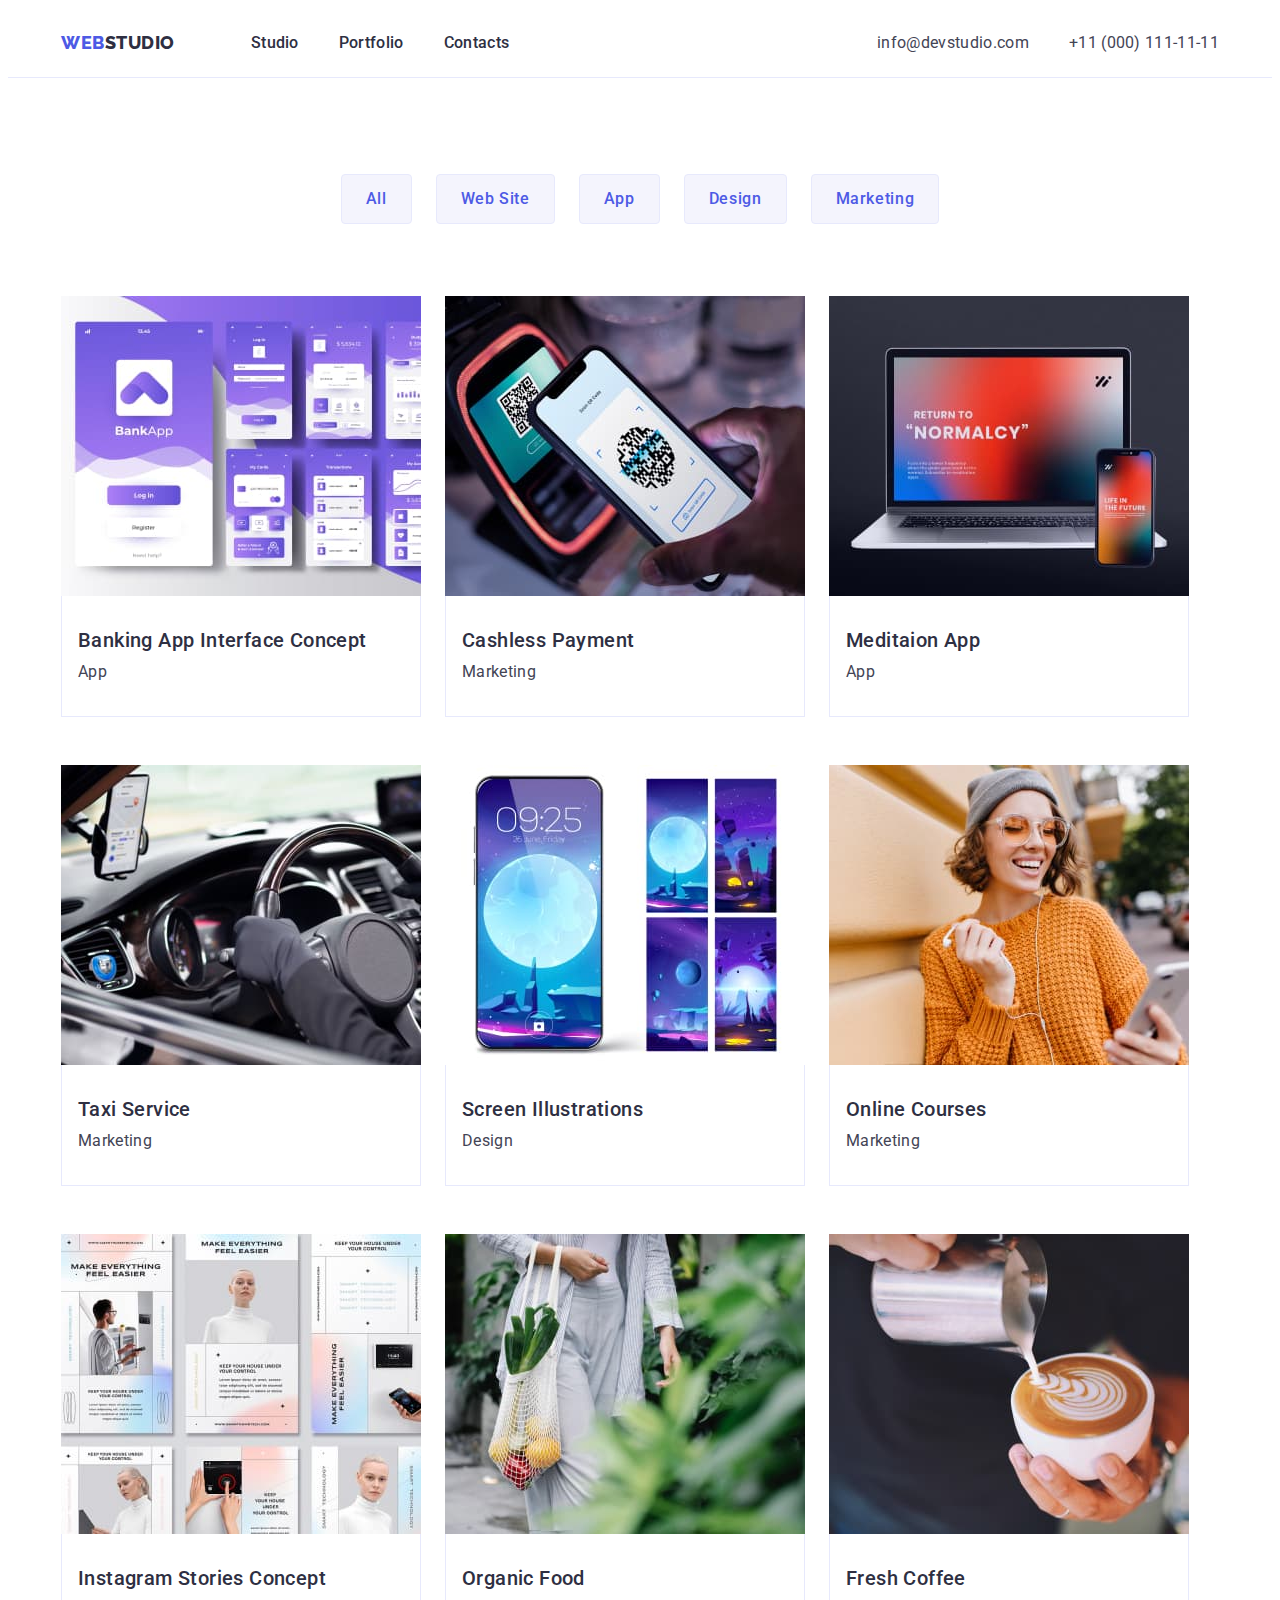
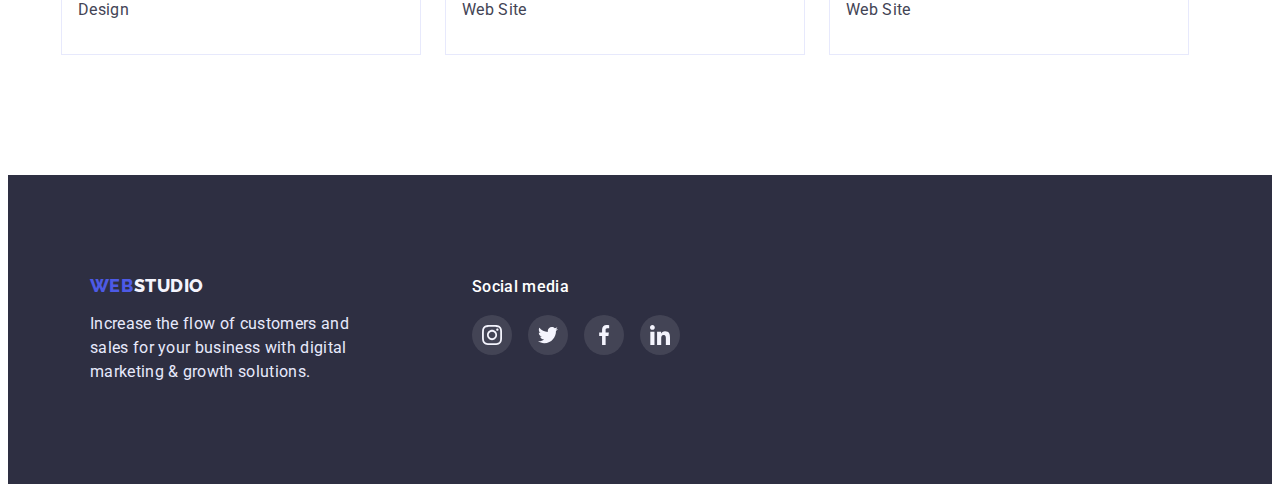
==== portfolio.html @ a7ebccf9 "start-hw-5" ====
<!DOCTYPE html>
<html lang="en">
<head>
    <meta charset="UTF-8">
    <meta http-equiv="X-UA-Compatible" content="IE=edge">
    <meta name="viewport" content="width=device-width, initial-scale=1.0">
    <title>WebStudio</title>
    <link rel="preconnect" href="https://fonts.googleapis.com">
    <link rel="preconnect" href="https://fonts.gstatic.com" crossorigin>
    <link href="https://fonts.googleapis.com/css2?family=Montserrat:wght@400;700&family=Raleway:wght@800&family=Roboto:wght@400;500;700;900&display=swap" rel="stylesheet">
    <link rel="stylesheet" href="https://cdnjs.cloudflare.com/ajax/libs/modern-normalize/1.1.0/modern-normalize.min.css" 
    integrity="sha512-wpPYUAdjBVSE4KJnH1VR1HeZfpl1ub8YT/NKx4PuQ5NmX2tKuGu6U/JRp5y+Y8XG2tV+wKQpNHVUX03MfMFn9Q==" 
    crossorigin="anonymous" 
    referrerpolicy="no-referrer" />
    <link rel="stylesheet" href="https://cdnjs.cloudflare.com/ajax/libs/modern-normalize/1.1.0/modern-normalize.min.css" 
    integrity="sha512-wpPYUAdjBVSE4KJnH1VR1HeZfpl1ub8YT/NKx4PuQ5NmX2tKuGu6U/JRp5y+Y8XG2tV+wKQpNHVUX03MfMFn9Q==" 
    crossorigin="anonymous" 
    referrerpolicy="no-referrer" />
    <link rel="stylesheet" href="./css/styles.css">
</head>
<body>
    <header class="header">
        <div class="container container-header" >
           <nav class="header-navigation">
           <a href="./index.html" class="header-logo link"><span class="logo-web">Web</span>Studio</a>
           <ul class="header-list list">
               <li class="header-item"><a href="./index.html" class="header-link link">Studio</a></li>
               <li class="header-item"><a href="./portfolio.html" class="header-link link">Portfolio</a></li>
               <li class="header-item"><a href="" class="header-link link">Contacts</a></li>
           </ul>
           </nav>
           <address class="address">
           <ul class="address-list list">
               <li><a href="mailto:info@devstudio.com" class="address-mail link link">info@devstudio.com</a></li>
               <li><a href="tel:+110001111111" class="address-tel link">+11 (000) 111-11-11</a></li>
           </ul>
           </address>
        </div> 
       </header>
    <main class="main">
        <section class="main-section">
        <div class="container container-btn">
            <h1 hidden>Portfolio</h1>    
            <ul class="buttons-list list">
                <li class="buttons-item"><button type="button" class="buttons-btn">All</button></li>
                <li class="buttons-item"><button type="button" class="buttons-btn">Web Site</button></li>
                <li class="buttons-item"><button type="button" class="buttons-btn">App</button></li>
                <li class="buttons-item"><button type="button" class="buttons-btn">Design</button></li>
                <li class="buttons-item"><button type="button" class="buttons-btn">Marketing</button></li>
            </ul>  
        </div>

        <div class="container">
            <ul class="main-list list">
                <li class="main-item" >
                    <a href="" class="main-item-link link">
                    <img src="./images/portfolio1.jpg" width="360" alt="Banking App Interface Concept" />
                   <div class="main-container-text">
                        <h2 class="main-title">Banking App Interface Concept</h2>
                        <p class="main-text">App</p>
                   </div>
                    </a>
                </li>
                <li class="main-item">
                    <a href="" class="main-item-link link">
                    <img src="./images/portfolio2.jpg" width="360" alt="Cashless Payment" />
                    <div class="main-container-text">
                        <h2 class="main-title">Cashless Payment</h2>
                        <p class="main-text">Marketing</p>
                    </div>
                    </a>
                </li>
                <li class="main-item" >
                    <a href="" class="main-item-link link">
                    <img src="./images/portfolio3.jpg" width="360" alt="Meditaion App" />
                   <div class="main-container-text">
                        <h2 class="main-title">Meditaion App</h2>
                        <p class="main-text">App</p>
                   </div>
                    </a>
                </li>
                <li class="main-item">
                    <a href="" class="main-item-link link">
                    <img src="./images/portfolio4.jpg" width="360" alt="Taxi Service" />
                    <div class="main-container-text">
                        <h2 class="main-title">Taxi Service</h2>
                        <p class="main-text">Marketing</p>
                    </div>
                    </a>
                </li>
                <li class="main-item">
                    <a href="" class="main-item-link link">
                    <img src="./images/portfolio5.jpg" width="360" alt="Screen Illustrations" />
                    <div class="main-container-text">
                        <h2 class="main-title">Screen Illustrations</h2>
                        <p class="main-text">Design</p>
                    </div>
                    </a>
                </li>
                <li class="main-item">
                    <a href=""class="main-item-link link">
                    <img src="./images/portfolio6.jpg" width="360" alt="Online Courses" />
                    <div class="main-container-text">
                        <h2 class="main-title">Online Courses</h2>
                        <p class="main-text">Marketing</p>
                    </div>
                    </a>
                </li>
                <li class="main-item">
                    <a href="" class="main-item-link link">
                    <img src="./images/portfolio7.jpg" width="360" alt="Instagram Stories Concept" />
                    <div class="main-container-text">
                        <h2 class="main-title">Instagram Stories Concept</h2>
                        <p class="main-text">Design</p>
                    </div>
                    </a>
                </li>
                <li class="main-item">
                    <a href="" class="main-item-link link">
                    <img src="./images/portfolio8.jpg" width="360" alt="Organic Food" />
                    <div class="main-container-text">
                        <h2 class="main-title">Organic Food</h2>
                        <p class="main-text">Web Site</p>
                    </div>
                    </a>
                </li>
                <li class="main-item">
                    <a href="" class="main-item-link link">
                    <img src="./images/portfolio9.jpg" width="360" alt="Fresh Coffee" />
                    <div class="main-container-text">
                        <h2 class="main-title">Fresh Coffee</h2>
                        <p class="main-text">Web Site</p>
                    </div>
                    </a>
                </li>
               
            </ul>
        </div>
        </section>
    </main>
    <footer class="footer">
        <div class="container container-footer-general">
            <div class="container container-footer">
                <a href="./index.html" class="footer-logo link"><span class="footer-logo-web">Web</span>Studio</a>
                <p class="footer-text">Increase the flow of customers and sales for your business with digital marketing & growth solutions.</p>
            </div>
            <div class="container container-footer-soc">
                <h6 class="footer-soc-title">Social media</h6>
                <ul class="footer-soc-list list">
                    <li class="footer-soc-item">
                        <a href="" class="footer-soc-link link">
                            <svg class="section4-soc-icon" width="20" height="20">
                                <use href="./images/icons.svg#icon-instagram">
                                </use>
                            </svg> 
                        </a>
                    </li>
                    <li class="footer-soc-item">
                        <a href="" class="footer-soc-link link">
                            <svg class="section4-soc-icon" width="20" height="20">
                                <use href="./images/icons.svg#icon-twitter">
                                </use>
                            </svg> 
                        </a>
                    </li>
                    <li class="footer-soc-item">
                        <a href="" class="footer-soc-link link">
                            <svg class="section4-soc-icon" width="20" height="20">
                                <use href="./images/icons.svg#icon-facebook">
                                </use>
                            </svg> 
                        </a>
                    </li>
                    <li class="footer-soc-item">
                        <a href="" class="footer-soc-link link">
                            <svg class="section4-soc-icon" width="20" height="20">
                                <use href="./images/icons.svg#icon-linkedin">
                                </use>
                            </svg> 
                        </a>
                    </li>
    
                </ul>
            </div>
        </div>
        </footer>
</body>
</html>
---- css/styles.css ----
:root{
    --main-title-color:#2E2F42;
    --main-text-color:#434455;
    --portfolio-btn:#4D5AE5;
}
body {
font-family: 'roboto', sans-serif;
color: #434455;
background-color: #FFFFFF;
}
h1,
h2,
h3,
h4,
h5,
h6,
p
{
    margin: 0;
}
ul{
    margin: 0;
    padding-left: 0;
}
.button {
    cursor: pointer;
}
.visually-hidden {
    position: absolute;
    width: 1px;
    height: 1px;
    margin: -1px;
    border: 0;
    padding: 0;
    
    white-space: nowrap;
    clip-path: inset(100%);
    clip: rect(0 0 0 0);
    overflow: hidden;
}
  
.header{
background: #FFFFFF;
border-bottom: 1px solid #E7E9FC;;
}
.header-navigation {
    display: flex;
    align-items: center;
    margin-right: auto;
}
.header-logo {
    display: flex;
    margin-right: 76px;
    font-family: 'Raleway';
    font-style: normal;
    font-weight: 800;
    font-size: 18px;
    line-height: 1,33;
    display: flex;
    align-items: center;
    letter-spacing: 0.03em;
    text-transform: uppercase;
    color: #2E2F42;

    padding-top: 24px;
    padding-bottom: 24px;
}
.header-logo:hover,
.header-logo:focus {
    color: #2E2F42;
}
.logo-web{
    color: #4D5AE5;
    
}

.list {
    list-style: none;
}
.link{
    text-decoration: none;
}
.header-list{
    display: flex;
}
.header-item {
color: #2E2F42;
}
.header-item:not(:last-child){
    margin-right: 40px;
}
.header-link { 
font-family: 'Roboto';
font-style: normal;
font-weight: 500;
font-size: 16px;
line-height: 1.5;
/* identical to box height, or 150% */

letter-spacing: 0.02em;
color: #2E2F42;

padding-top: 24px;
padding-bottom: 24px;
}
.header-link:hover,
.header-link:focus
{
    color: #404BBF;
}

.address {
font-size: 16px;
line-height: 1.5;
letter-spacing: 0.02em;
color: #434455;
}
.address-list {

    display: flex;
}
.address-mail {
    margin-right: 40px;
font-family: 'Roboto';
font-style: normal;
font-weight: 400;
font-size: 16px;
line-height: 24px;

letter-spacing: 0.02em;
color: #434455;

padding-top: 24px;
padding-bottom: 24px;

}
.address-mail:hover,
.address-mail:focus{
    color: #404BBF;
}
.address-tel {
font-family: 'Roboto';
font-style: normal;
font-weight: 400;
font-size: 16px;
line-height: 24px;
/* identical to box height, or 150% */

letter-spacing: 0.02em;

/* SLATE */

color: #434455;
padding-top: 24px;
padding-bottom: 24px;
}
.address-tel:hover,
.address-tel:focus {
    color: #404BBF;
}
img{
    display: block;
}
.container-header{
    display: flex;
    align-items: center;
}
.hero {
    width: 1440px;
    align-items: center;
    background: #2E2F42;
    background-image:linear-gradient(
        rgba(46, 47, 66, 0.7),
        rgba(46, 47, 66, 0.7)),
         url(../images/hero-bg.jpg);
    background-repeat: no-repeat;
    background-position: center;
    background-size:1440px;
    padding-top: 188px;
    padding-bottom: 188px;
    margin: 0 auto;
}
.container-hero{
   width: 1440px; 
}
.hero-title {
margin: 0 auto;
margin-bottom: 48px;
width: 496px;
left: 473px;
top: 260px;

font-family: 'Roboto';
font-style: normal;
font-weight: 700;
font-size: 56px;
line-height: 1.07;

text-align: center;
letter-spacing: 0.02em;

color: #FFFFFF;
}

.hero-btn {
    margin: 0 auto;
    font-family: 'Roboto';
    font-style: normal;
    font-weight: 500;
    font-size: 16px;
    line-height: 1.5;
    display: flex;
    align-items: center;
    letter-spacing: 0.04em;
    background: #4D5AE5;
    color: #FFFFFF;
    cursor: pointer;
    padding: 16px 32px;
    border: none;
    border-radius: 4px

    

}
.hero-btn:hover,
.hero-btn:focus {
    background: #404BBF;;
    color:#FFFFFF;
}
.container{
    width: 1158px;
    padding-left: 15px;
    padding-right: 15px;
    margin-right: auto;
    margin-left: auto;
   

}
.advantages {
    padding-top: 120px;
    padding-bottom: 120px;
}

.advantages-title {
    margin-bottom: 8px;

}
.advantages-list {
    display: flex;
    gap: 24px;
    width: calc((100% - 72px)/4);
}
.advantages-blok-icon{
    background: #F4F4FD;
    border-radius: 4px;
   padding: 24px 100px;
   margin-bottom:8px;
  
}
.advantages-icon{
    fill: #2E2F42;
   
    
    
}
    
.advantages-item {

}
.advantages-caption {
ffont-weight: 500;
font-size: 20px;
line-height: 1.2;
letter-spacing: 0.02em;
color: var(--main-title-color);
}


.advantages-text {
font-size: 16px;
line-height: 1.5;
letter-spacing: 0.02em;
color: var(--main-text-color);

width: 264px;
min-height: 72px;

}
.work {
 padding-top: 0;  
padding-bottom: 120px; 
}
.work-title {
font-weight: 700;
font-size: 36px;
line-height: 1.11;
text-align: center;
letter-spacing: 0.02em;
text-transform: capitalize;
color: var(--main-title-color);
margin-bottom: 72px;
}
.work-list {
    display: flex;
    gap: 24px;
    align-items: center;
    width: calc((100% - 48px) / 3);
   

}
.work-item {
}
.work-link {
}
.command {
background: #F4F4FD;
padding-top: 120px;
padding-bottom: 120px;
}
.command-title {
font-weight: 700;
font-size: 36px;
line-height: 1.11;
text-align: center;
letter-spacing: 0.02em;
text-transform: capitalize;
margin-bottom: 72px;

color: var(--main-title-color);
}
.command-list {
    display: flex;
    gap: 24px;
    align-items: center;
    background-color: #FFFFFF;
    width: calc((100% - 72px)/4);
    
}
.command-item {
    background-color: #FFFFFF;
    box-shadow: 0 2px 1px 0 rgba(46, 47, 66, 0.08), 
                0 1px 1px 0 rgba(46, 47, 66, 0.16), 
                0 1px 6px 0 rgba(46, 47, 66, 0.08);
    border-radius: 0px 0px 4px 4px;
}
.command-caption {
font-weight: 500;
font-size: 20px;
line-height: 1.2;
text-align: center;
letter-spacing: 0.02em;
color: #2E2F42;
margin-bottom: 8px;

}
.command-text {
font-size: 16px;
line-height: 1.5;
text-align: center;
letter-spacing: 0.02em;
margin-bottom: 8px;
color: var(--main-text-color);
}
.command-team {
background-color: #FFFFFF;
padding-top: 32px;
padding-bottom: 32px;

}
.command-soc-list {
    display: flex;
    justify-content: center;
    gap: 24px;
}
.command-soc-item {
    width: 40px;
    height: 40px;
}
.command-soc-link {
    width: 100%;
    height: 100%;
    background-color:#4D5AE5;
    display: flex;
    align-items: center;
    justify-content: center;
    border-radius: 50%;
}
.command-soc-link:is(:hover, :focus) {
background-color: #404BBF;;
 }

.command-soc-icon{
  fill: #F4F4FD;  
}
.customers {
    padding-top: 130px;
    padding-bottom: 120px;
}
.customers-title {
    font-weight: 700;
    font-size: 36px;
    line-height: 1.11;
    text-align: center;
    letter-spacing: 0.02em;
    text-transform: capitalize;
    margin-bottom: 72px;
    color: #2E2F42
}
.customers-list {
    display: flex;
    gap: 24px;
}

.customers-item {
    width: calc((100% - 120px)/6);
    height: 88px;
}
.customers-link {
    width: 100%;
    height: 100%;
    border: 1px solid #8E8F99;
    display: flex;
    align-items: center;
    justify-content: center;
    border-radius: 4px;
}
.logo-icon{
    fill: #8E8F99;
}
.customers-link:is(:hover, :focus) {
    border-color: #404BBF;
     }
.customers-link:is(:hover, :focus) .logo-icon {
    fill: #404BBF;
     }

.footer {
    padding-top: 100px;
    padding-bottom: 100px;
   
background: #2E2F42;
}
.container-footer-general{
    display: flex;
    align-items: baseline;
    justify-content: center;
    
}
.container-footer{
    width: 28%;
}
.container-footer-soc {
   width: 62%;
}
.footer-soc-title {
    font-family: 'Roboto';
font-style: normal;
font-weight: 500;
font-size: 16px;
line-height: 1.5;
letter-spacing: 0.02em;
margin-bottom: 16px;

color: #FFFFFF;

}
.footer-soc-list {
    display: flex;
    gap: 16px;
}
.footer-soc-item {
    width: 40px;
    height: 40px;
}
.footer-soc-link {
    width: 100%;
    height: 100%;
    background: rgba(255, 255, 255, 0.1);
    display: flex;
    border-radius: 50%;
    align-items: center;
    justify-content: center;
    border-radius: 50%;
}
.footer-soc-link:is(:hover, :focus){
    background-color: #31D0AA;
}
.section4-soc-icon {
   fill: #F4F4FD;
   width: 24px, 24px; 
}

.footer-logo {
    font-family: 'Raleway';
font-style: normal;
font-weight: 800;
font-size: 18px;
line-height: 1.17;
display: flex;
align-items: center;
letter-spacing: 0.03em;
text-transform: uppercase;

color: #F4F4FD;
margin-bottom: 16px;
}
.footer-logo:hover,
.footer-logo:focus {
    
}
.footer-logo-web{
    color:#4D5AE5;
}
.footer-text {
font-weight: 400;
font-size: 16px;
line-height: 1.5;
letter-spacing: 0.02em;
color: #E7E9FC;
width: 264px;

}
.container-footer{
}
/*--------------------------------------------------------
------------------------Portfolio-------------------------
---------------------------------------------------------*/
.main {
}
.main-section {
padding-top: 96px;
}

.buttons {
   
     
}
.container-btn{
    
}
.buttons-list {
    display: flex;
    align-items: center;
    gap: 24px;    
    margin-bottom: 72px;
    justify-content: center;
    
} 

.list {
}
.buttons-item {
font-weight: 500;
font-size: 16px;
line-height: 1.5;
display: flex;
align-items: center;
text-align: center;
letter-spacing: 0.04em;

}
.buttons-btn {
padding: 12px 24px 12px 24px;
font-family: 'Roboto';
font-style: normal;
font-weight: 500;
font-size: 16px;
line-height: 1.5;
background: #F4F4FD;
/* identical to box height, or 150% */
display: flex;
align-items: center;
text-align: center;
letter-spacing: 0.04em;

background-color:#F4F4FD;
border: 1px solid #E7E9FC;
border-radius: 4px;


/* IRIS */

color: #4D5AE5;

    cursor: pointer;
    color: var(--portfolio-btn);
}
.buttons-btn:hover,
.buttons-btn:focus{
    background: #4D5AE5;
    color:#FFFFFF;
    box-shadow: 0px 3px 1px rgba(0, 0, 0, 0.1), 
                0px 2px 1px rgba(0, 0, 0, 0.08), 
                0px 2px 2px rgba(0, 0, 0, 0.12);
    border:1px solid #4D5AE5;
}

.main-list {
    padding-bottom: 120px;
    display: flex;
    flex-wrap: wrap;
    column-gap: 24px;
    row-gap: 48px;
}
.main-item {

}

.main-item:is(:hover, :focus), .main-item-link{
    box-shadow: 0px 1px 6px rgba(46, 47, 66, 0.08), 
                0px 1px 1px rgba(46, 47, 66, 0.16), 
                0px 2px 1px rgba(46, 47, 66, 0.08);   
}

.main-title {
font-family: 'Roboto';
font-weight: 500;
font-size: 20px;
line-height: 1.2;
letter-spacing: 0.02em;
margin-bottom: 8px;



color: var(--main-title-color);

}
.main-text {
    font-size: 16px;
line-height: 1.5;

letter-spacing: 0.02em;

color: var(--main-text-color);
}
.main-container-text{
    border: 1px solid #E7E9FC;
    border-top:none;
    padding: 32px 16px;

}
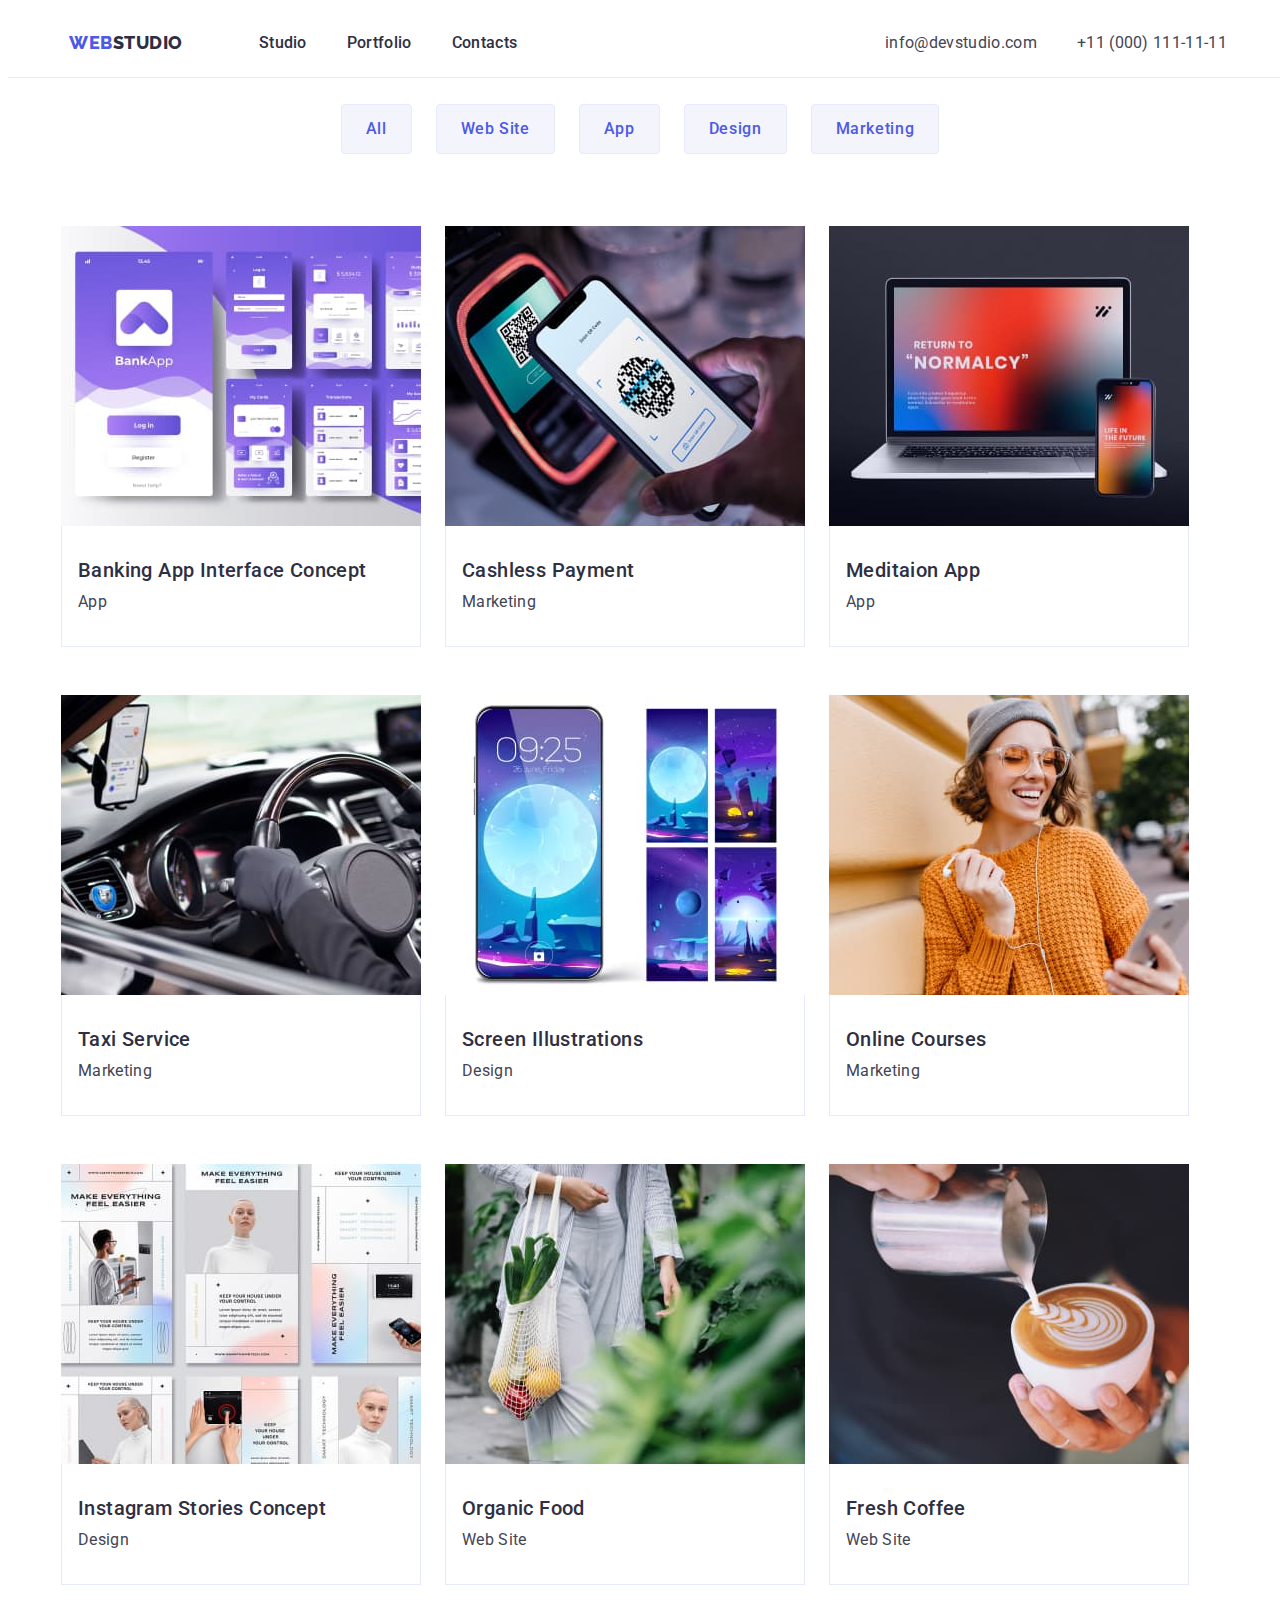
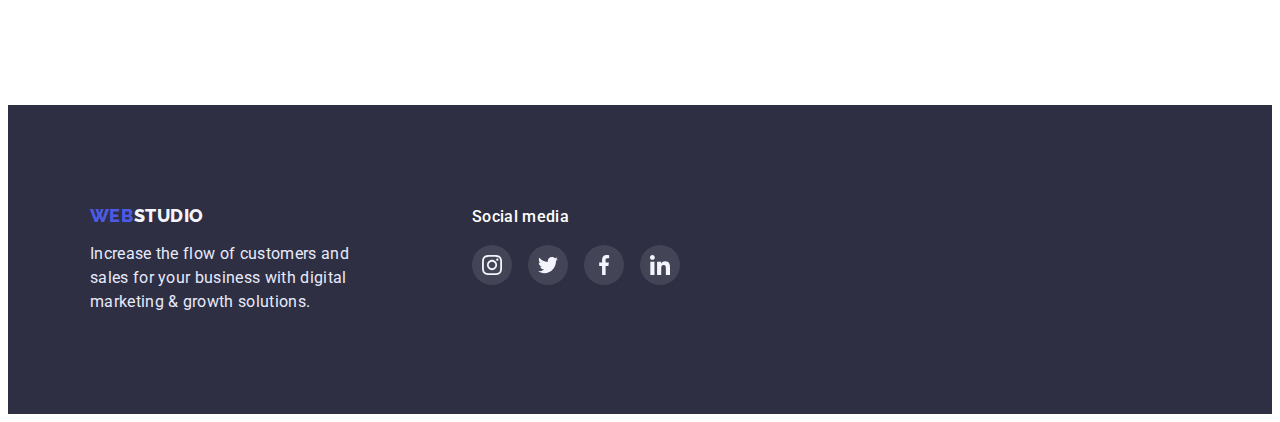
==== commit 2c237147: "update" ====
--- a/portfolio.html
+++ b/portfolio.html
@@ -54,17 +54,33 @@
             <ul class="main-list list">
                 <li class="main-item" >
                     <a href="" class="main-item-link link">
-                    <img src="./images/portfolio1.jpg" width="360" alt="Banking App Interface Concept" />
-                   <div class="main-container-text">
+                    <div class="portfolio-top-wrap">
+                    <img src="./images/portfolio1.jpg"
+                     width="360" 
+                     alt="Banking App Interface Concept" />
+                     <p class="portfolio-top-text">14 Stylish and User-Friendly App Design Concepts ·
+                        Task Manager App · Calorie Tracker App · Exotic Fruit Ecommerce App · Cloud 
+                        Storage App 
+                    </p>
+                    </div>
+                    <div class="main-container-text">
                         <h2 class="main-title">Banking App Interface Concept</h2>
                         <p class="main-text">App</p>
-                   </div>
-                    </a>
-                </li>
-                <li class="main-item">
-                    <a href="" class="main-item-link link">
-                    <img src="./images/portfolio2.jpg" width="360" alt="Cashless Payment" />
-                    <div class="main-container-text">
+                    </div>
+                    </a>
+                </li>
+                <li class="main-item">
+                    <a href="" class="main-item-link link">
+                    <div class="portfolio-top-wrap">
+                        <img src="./images/portfolio2.jpg" 
+                        width="360" 
+                        alt="Cashless Payment" />
+                        <p class="portfolio-top-text">14 Stylish and User-Friendly App Design Concepts ·
+                            Task Manager App · Calorie Tracker App · Exotic Fruit Ecommerce App · Cloud 
+                            Storage App 
+                        </p>
+                    </div>
+                        <div class="main-container-text">
                         <h2 class="main-title">Cashless Payment</h2>
                         <p class="main-text">Marketing</p>
                     </div>
@@ -72,8 +88,16 @@
                 </li>
                 <li class="main-item" >
                     <a href="" class="main-item-link link">
-                    <img src="./images/portfolio3.jpg" width="360" alt="Meditaion App" />
-                   <div class="main-container-text">
+                        <div class="portfolio-top-wrap">
+                            <img src="./images/portfolio3.jpg" 
+                            width="360" 
+                            alt="Meditaion App" />
+                            <p class="portfolio-top-text">14 Stylish and User-Friendly App Design Concepts ·
+                                Task Manager App · Calorie Tracker App · Exotic Fruit Ecommerce App · Cloud 
+                                Storage App 
+                            </p>
+                        </div>
+                        <div class="main-container-text">
                         <h2 class="main-title">Meditaion App</h2>
                         <p class="main-text">App</p>
                    </div>
@@ -81,8 +105,16 @@
                 </li>
                 <li class="main-item">
                     <a href="" class="main-item-link link">
-                    <img src="./images/portfolio4.jpg" width="360" alt="Taxi Service" />
-                    <div class="main-container-text">
+                        <div class="portfolio-top-wrap">
+                            <img src="./images/portfolio4.jpg" 
+                            width="360" 
+                            alt="Taxi Service" />
+                            <p class="portfolio-top-text">14 Stylish and User-Friendly App Design Concepts ·
+                                Task Manager App · Calorie Tracker App · Exotic Fruit Ecommerce App · Cloud 
+                                Storage App 
+                            </p>
+                        </div>
+                            <div class="main-container-text">
                         <h2 class="main-title">Taxi Service</h2>
                         <p class="main-text">Marketing</p>
                     </div>
@@ -90,7 +122,15 @@
                 </li>
                 <li class="main-item">
                     <a href="" class="main-item-link link">
-                    <img src="./images/portfolio5.jpg" width="360" alt="Screen Illustrations" />
+                        <div class="portfolio-top-wrap">
+                            <img src="./images/portfolio5.jpg" 
+                            width="360" 
+                            alt="Screen Illustrations" />
+                            <p class="portfolio-top-text">14 Stylish and User-Friendly App Design Concepts ·
+                                Task Manager App · Calorie Tracker App · Exotic Fruit Ecommerce App · Cloud 
+                                Storage App 
+                            </p>
+                        </div>    
                     <div class="main-container-text">
                         <h2 class="main-title">Screen Illustrations</h2>
                         <p class="main-text">Design</p>
@@ -99,7 +139,15 @@
                 </li>
                 <li class="main-item">
                     <a href=""class="main-item-link link">
-                    <img src="./images/portfolio6.jpg" width="360" alt="Online Courses" />
+                        <div class="portfolio-top-wrap">
+                            <img src="./images/portfolio6.jpg" 
+                            width="360" 
+                            alt="Online Courses" />
+                            <p class="portfolio-top-text">14 Stylish and User-Friendly App Design Concepts ·
+                                Task Manager App · Calorie Tracker App · Exotic Fruit Ecommerce App · Cloud 
+                                Storage App 
+                            </p>
+                        </div>
                     <div class="main-container-text">
                         <h2 class="main-title">Online Courses</h2>
                         <p class="main-text">Marketing</p>
@@ -108,7 +156,15 @@
                 </li>
                 <li class="main-item">
                     <a href="" class="main-item-link link">
-                    <img src="./images/portfolio7.jpg" width="360" alt="Instagram Stories Concept" />
+                        <div class="portfolio-top-wrap">
+                            <img src="./images/portfolio7.jpg" 
+                            width="360" 
+                            alt="Instagram Stories Concept" />
+                            <p class="portfolio-top-text">14 Stylish and User-Friendly App Design Concepts ·
+                                Task Manager App · Calorie Tracker App · Exotic Fruit Ecommerce App · Cloud 
+                                Storage App 
+                            </p>
+                        </div>
                     <div class="main-container-text">
                         <h2 class="main-title">Instagram Stories Concept</h2>
                         <p class="main-text">Design</p>
@@ -117,7 +173,15 @@
                 </li>
                 <li class="main-item">
                     <a href="" class="main-item-link link">
-                    <img src="./images/portfolio8.jpg" width="360" alt="Organic Food" />
+                        <div class="portfolio-top-wrap">
+                            <img src="./images/portfolio8.jpg" 
+                            width="360" 
+                            alt="Organic Food" />
+                            <p class="portfolio-top-text">14 Stylish and User-Friendly App Design Concepts ·
+                                Task Manager App · Calorie Tracker App · Exotic Fruit Ecommerce App · Cloud 
+                                Storage App 
+                            </p>
+                        </div>
                     <div class="main-container-text">
                         <h2 class="main-title">Organic Food</h2>
                         <p class="main-text">Web Site</p>
@@ -126,7 +190,15 @@
                 </li>
                 <li class="main-item">
                     <a href="" class="main-item-link link">
-                    <img src="./images/portfolio9.jpg" width="360" alt="Fresh Coffee" />
+                        <div class="portfolio-top-wrap">
+                            <img src="./images/portfolio9.jpg" 
+                            width="360" 
+                            alt="Fresh Coffee" />
+                            <p class="portfolio-top-text">14 Stylish and User-Friendly App Design Concepts ·
+                                Task Manager App · Calorie Tracker App · Exotic Fruit Ecommerce App · Cloud 
+                                Storage App 
+                            </p>
+                        </div>
                     <div class="main-container-text">
                         <h2 class="main-title">Fresh Coffee</h2>
                         <p class="main-text">Web Site</p>
--- a/css/styles.css
+++ b/css/styles.css
@@ -40,8 +40,10 @@
 }
   
 .header{
-background: #FFFFFF;
-border-bottom: 1px solid #E7E9FC;;
+    position: absolute;
+    width: 100%;
+    background: #FFFFFF;
+    border-bottom: 1px solid #E7E9FC;;
 }
 .header-navigation {
     display: flex;
@@ -61,6 +63,7 @@
     letter-spacing: 0.03em;
     text-transform: uppercase;
     color: #2E2F42;
+    transition:  color 250ms linear; 
 
     padding-top: 24px;
     padding-bottom: 24px;
@@ -68,9 +71,11 @@
 .header-logo:hover,
 .header-logo:focus {
     color: #2E2F42;
+    transition: color 250ms linear; 
 }
 .logo-web{
     color: #4D5AE5;
+    transition:  color 250ms linear; 
     
 }
 
@@ -102,11 +107,27 @@
 
 padding-top: 24px;
 padding-bottom: 24px;
+transition: color 250ms linear; 
 }
 .header-link:hover,
 .header-link:focus
 {
     color: #404BBF;
+    transition: color 250ms;
+}
+.current{
+    color: rgba(64, 75, 191, 1);
+    position: relative;
+}
+.current::after{
+    content: '';
+    position: absolute;
+    left: 0;
+    bottom: -2px;
+    width: 100%;
+    height: 4px;
+    background: #404BBF;
+    border-radius: 2px;
 }
 
 .address {
@@ -132,11 +153,13 @@
 
 padding-top: 24px;
 padding-bottom: 24px;
+transition:  color 250ms linear; 
 
 }
 .address-mail:hover,
 .address-mail:focus{
     color: #404BBF;
+    transition: color 250ms linear; 
 }
 .address-tel {
 font-family: 'Roboto';
@@ -153,10 +176,12 @@
 color: #434455;
 padding-top: 24px;
 padding-bottom: 24px;
+transition:color 250ms linear; 
 }
 .address-tel:hover,
 .address-tel:focus {
     color: #404BBF;
+    transition: color 250ms linear; 
 }
 img{
     display: block;
@@ -217,15 +242,14 @@
     cursor: pointer;
     padding: 16px 32px;
     border: none;
-    border-radius: 4px
-
-    
-
-}
+    border-radius: 4px;
+    transition: background 250ms linear, color 250ms linear,border 250ms linear; 
+    }
 .hero-btn:hover,
 .hero-btn:focus {
     background: #404BBF;;
     color:#FFFFFF;
+    transition:background 250ms linear, color 250ms linear, border 250ms linear;
 }
 .container{
     width: 1158px;
@@ -384,13 +408,16 @@
     align-items: center;
     justify-content: center;
     border-radius: 50%;
+    transition: background-color 250ms linear, color 250ms linear,border 250ms linear; 
 }
 .command-soc-link:is(:hover, :focus) {
-background-color: #404BBF;;
+background-color: #404BBF;
+transition: background-color 250ms linear, color 250ms linear, border 250ms linear; 
  }
 
 .command-soc-icon{
-  fill: #F4F4FD;  
+  fill: #F4F4FD;
+  transition: fill 250ms linear;   
 }
 .customers {
     padding-top: 130px;
@@ -423,15 +450,19 @@
     align-items: center;
     justify-content: center;
     border-radius: 4px;
+    transition: color 250ms linear, border-color 250ms linear; 
 }
 .logo-icon{
     fill: #8E8F99;
+    transition: fill 250ms linear; 
 }
 .customers-link:is(:hover, :focus) {
     border-color: #404BBF;
+    transition: border-color 250ms linear; 
      }
 .customers-link:is(:hover, :focus) .logo-icon {
     fill: #404BBF;
+    transition: fill 250ms linear; 
      }
 
 .footer {
@@ -481,9 +512,11 @@
     align-items: center;
     justify-content: center;
     border-radius: 50%;
+    transition: background 250ms linear; 
 }
 .footer-soc-link:is(:hover, :focus){
     background-color: #31D0AA;
+    transition: background-color 250ms linear; 
 }
 .section4-soc-icon {
    fill: #F4F4FD;
@@ -506,7 +539,7 @@
 }
 .footer-logo:hover,
 .footer-logo:focus {
-    
+       
 }
 .footer-logo-web{
     color:#4D5AE5;
@@ -567,23 +600,17 @@
 font-size: 16px;
 line-height: 1.5;
 background: #F4F4FD;
-/* identical to box height, or 150% */
 display: flex;
 align-items: center;
 text-align: center;
 letter-spacing: 0.04em;
-
 background-color:#F4F4FD;
 border: 1px solid #E7E9FC;
 border-radius: 4px;
-
-
-/* IRIS */
-
 color: #4D5AE5;
-
-    cursor: pointer;
-    color: var(--portfolio-btn);
+cursor: pointer;
+color: var(--portfolio-btn);
+transition: background-color 250ms linear, color 250ms linear, border 250ms linear, box-shadow 250ms linear; 
 }
 .buttons-btn:hover,
 .buttons-btn:focus{
@@ -593,6 +620,7 @@
                 0px 2px 1px rgba(0, 0, 0, 0.08), 
                 0px 2px 2px rgba(0, 0, 0, 0.12);
     border:1px solid #4D5AE5;
+    transition: background-color 250ms linear, color 250ms linear, border 250ms linear, box-shadow 250ms linear; 
 }
 
 .main-list {
@@ -610,6 +638,11 @@
     box-shadow: 0px 1px 6px rgba(46, 47, 66, 0.08), 
                 0px 1px 1px rgba(46, 47, 66, 0.16), 
                 0px 2px 1px rgba(46, 47, 66, 0.08);   
+    transition: box-shadow 250ms linear; 
+    position: relative;
+}
+.main-item:hover .portfolio-top-text{
+    transform: translateY(0%);
 }
 
 .main-title {
@@ -619,11 +652,24 @@
 line-height: 1.2;
 letter-spacing: 0.02em;
 margin-bottom: 8px;
-
-
-
 color: var(--main-title-color);
-
+}
+.portfolio-top-wrap{
+   position: relative; 
+   overflow: hidden;
+}
+.portfolio-top-text{
+    position: absolute;
+    top: 0;
+    font-size: 16px;
+    line-height: 1.5;
+    color: #F4F4FD;
+    background-color: #4D5AE5;
+    padding: 40px 32px;
+    height: 100%;
+    transform: translateY(100%);
+    transition: transform 250ms linear;
+    overflow: auto;
 }
 .main-text {
     font-size: 16px;
@@ -638,4 +684,32 @@
     border-top:none;
     padding: 32px 16px;
 
+}
+
+/*---------------------------------------
+---------------------------------------------------
+---------------------------------------------------
+----------Modal--------------------------------
+---------------------------------------------------------
+------------------------------------------------------*/
+.backdrop {
+    position: fixed;
+    top: 0;
+    width: 100%;
+    height: 100%;
+    background: rgba(46, 47, 66, 0.4);
+}
+.modal {
+    position: absolute;
+    top: 50%;
+    left: 50%;
+    transform: translate(-50%, -50%);
+    width: 408px;
+    min-height: 576px;
+    background: #FCFCFC;
+    box-shadow: 0px 1px 1px rgba(0, 0, 0, 0.14), 0px 1px 3px rgba(0, 0, 0, 0.12), 0px 2px 1px rgba(0, 0, 0, 0.2);
+    border-radius: 4px;
+    padding: 20px;
+}
+.modal-close {
 }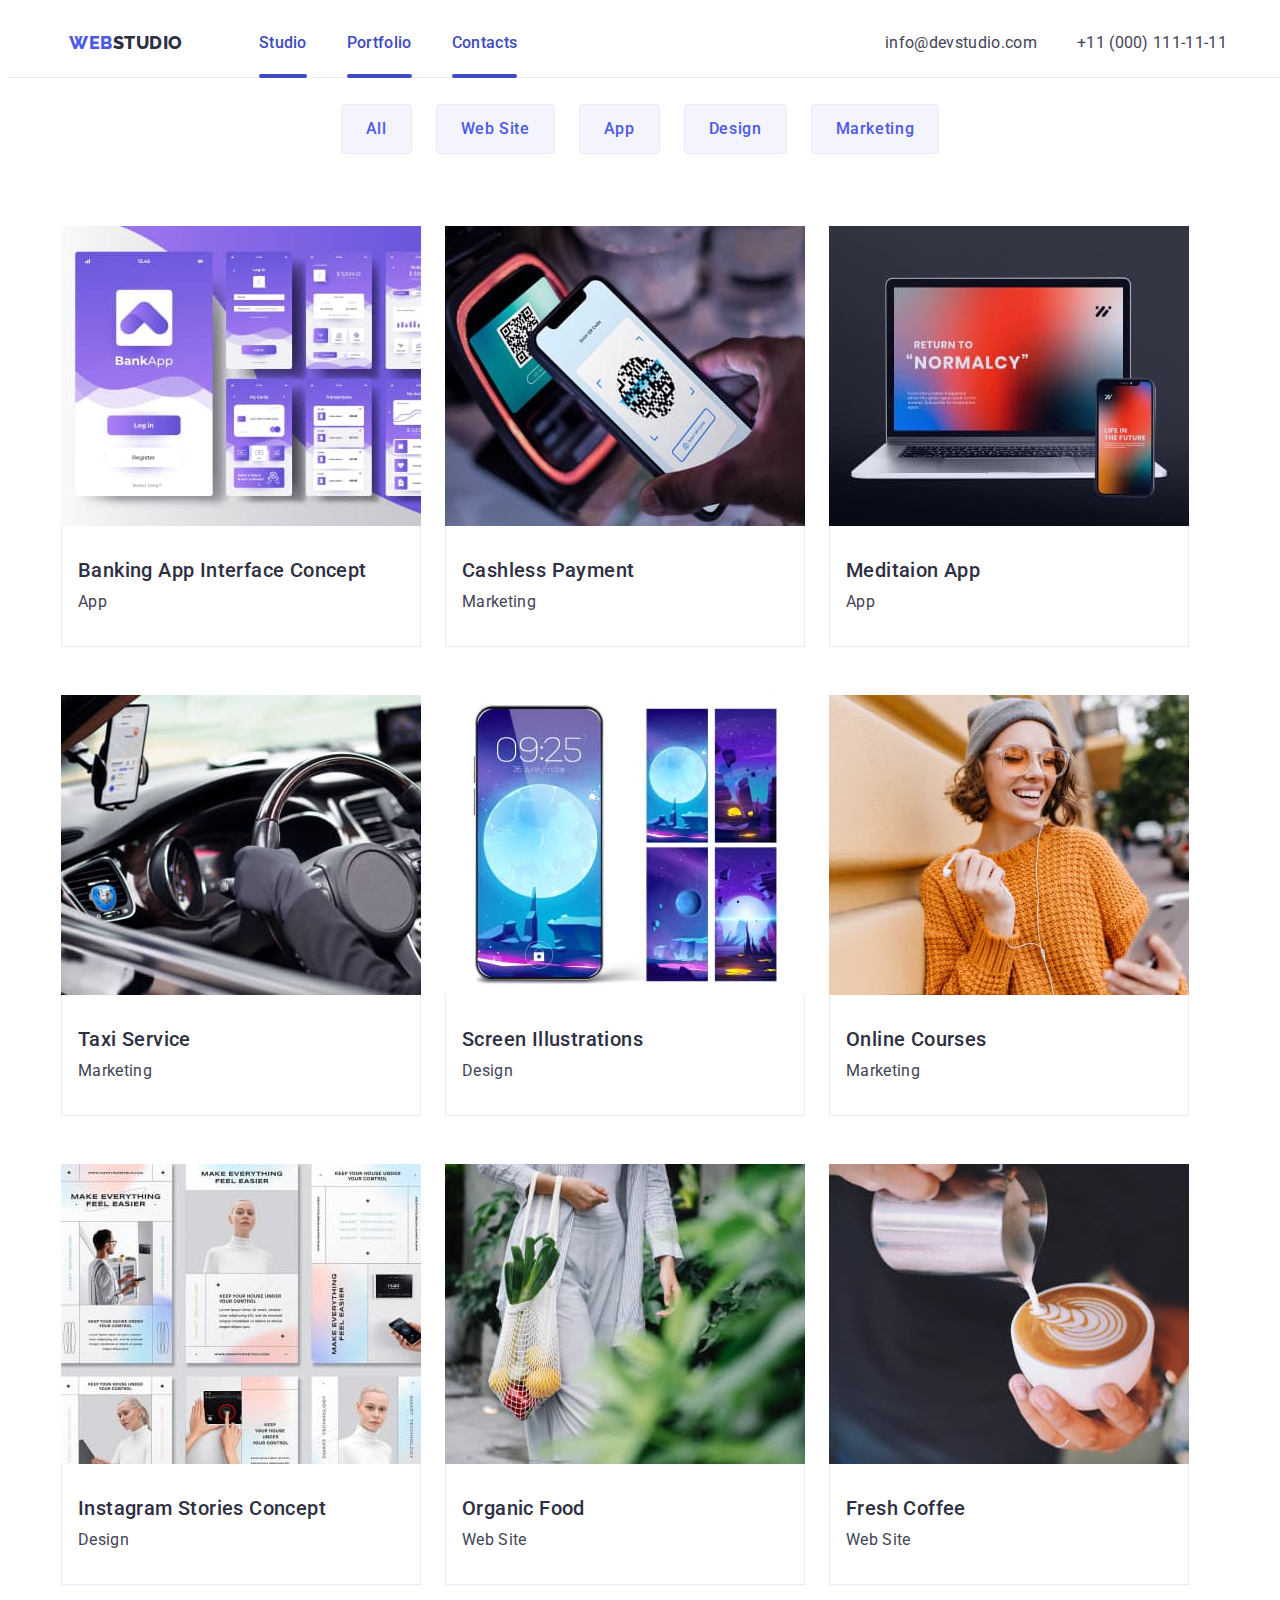
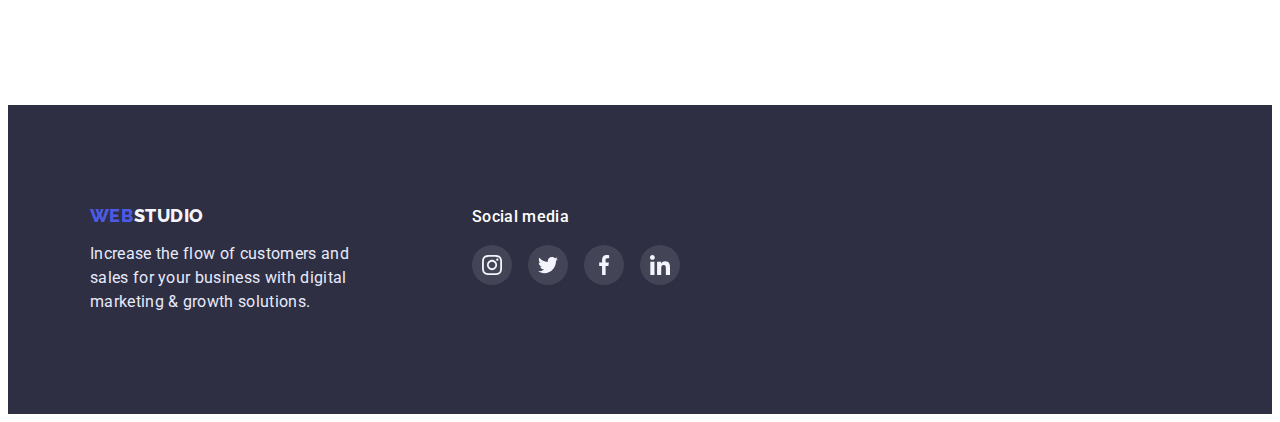
==== commit 32789e48: "update-hw-5" ====
--- a/portfolio.html
+++ b/portfolio.html
@@ -24,9 +24,9 @@
            <nav class="header-navigation">
            <a href="./index.html" class="header-logo link"><span class="logo-web">Web</span>Studio</a>
            <ul class="header-list list">
-               <li class="header-item"><a href="./index.html" class="header-link link">Studio</a></li>
-               <li class="header-item"><a href="./portfolio.html" class="header-link link">Portfolio</a></li>
-               <li class="header-item"><a href="" class="header-link link">Contacts</a></li>
+               <li class="header-item"><a href="./index.html" class="header-link link current">Studio</a></li>
+               <li class="header-item"><a href="./portfolio.html" class="header-link link current">Portfolio</a></li>
+               <li class="header-item"><a href="" class="header-link link current">Contacts</a></li>
            </ul>
            </nav>
            <address class="address">
--- a/css/styles.css
+++ b/css/styles.css
@@ -72,6 +72,7 @@
 .header-logo:focus {
     color: #2E2F42;
     transition: color 250ms linear; 
+    animation-timing-function: cubic-bezier(0.25, 0.1, 0.25, 3.0);
 }
 .logo-web{
     color: #4D5AE5;
@@ -114,10 +115,12 @@
 {
     color: #404BBF;
     transition: color 250ms;
+    animation-timing-function: cubic-bezier(0.25, 0.1, 0.25, 3.0);
 }
 .current{
     color: rgba(64, 75, 191, 1);
     position: relative;
+        
 }
 .current::after{
     content: '';
@@ -250,6 +253,7 @@
     background: #404BBF;;
     color:#FFFFFF;
     transition:background 250ms linear, color 250ms linear, border 250ms linear;
+    animation-timing-function: cubic-bezier(0.25, 0.1, 0.25, 3.0);
 }
 .container{
     width: 1158px;
@@ -413,6 +417,7 @@
 .command-soc-link:is(:hover, :focus) {
 background-color: #404BBF;
 transition: background-color 250ms linear, color 250ms linear, border 250ms linear; 
+animation-timing-function: cubic-bezier(0.25, 0.1, 0.25, 3.0);
  }
 
 .command-soc-icon{
@@ -459,10 +464,12 @@
 .customers-link:is(:hover, :focus) {
     border-color: #404BBF;
     transition: border-color 250ms linear; 
+    animation-timing-function: cubic-bezier(0.25, 0.1, 0.25, 3.0);
      }
 .customers-link:is(:hover, :focus) .logo-icon {
     fill: #404BBF;
     transition: fill 250ms linear; 
+    animation-timing-function: cubic-bezier(0.25, 0.1, 0.25, 3.0);
      }
 
 .footer {
@@ -517,6 +524,7 @@
 .footer-soc-link:is(:hover, :focus){
     background-color: #31D0AA;
     transition: background-color 250ms linear; 
+    animation-timing-function: cubic-bezier(0.25, 0.1, 0.25, 3.0);
 }
 .section4-soc-icon {
    fill: #F4F4FD;
@@ -621,6 +629,7 @@
                 0px 2px 2px rgba(0, 0, 0, 0.12);
     border:1px solid #4D5AE5;
     transition: background-color 250ms linear, color 250ms linear, border 250ms linear, box-shadow 250ms linear; 
+    animation-timing-function: cubic-bezier(0.25, 0.1, 0.25, 3.0);
 }
 
 .main-list {
@@ -640,6 +649,7 @@
                 0px 2px 1px rgba(46, 47, 66, 0.08);   
     transition: box-shadow 250ms linear; 
     position: relative;
+    animation-timing-function: cubic-bezier(0.25, 0.1, 0.25, 3.0);
 }
 .main-item:hover .portfolio-top-text{
     transform: translateY(0%);
@@ -698,18 +708,46 @@
     width: 100%;
     height: 100%;
     background: rgba(46, 47, 66, 0.4);
+    transition: opacity 250ms linear, visibility 250ms linear;
+}
+.is-hidden{
+    opacity: 0;
+    visibility: hidden;
+    pointer-events: none;
 }
 .modal {
     position: absolute;
     top: 50%;
     left: 50%;
-    transform: translate(-50%, -50%);
+    transform: translate(-50%, -50%) scale(1) rotate(0deg);
     width: 408px;
     min-height: 576px;
     background: #FCFCFC;
     box-shadow: 0px 1px 1px rgba(0, 0, 0, 0.14), 0px 1px 3px rgba(0, 0, 0, 0.12), 0px 2px 1px rgba(0, 0, 0, 0.2);
     border-radius: 4px;
     padding: 20px;
+    transition: transform 250ms linear;
+}
+.backdrop .is-hidden .modal{
+    transform: translate(-50%, -50%) scale(0) rotate(-180deg);
 }
 .modal-close {
-}+    width: 24px;
+    height: 24px;
+    background: #E7E9FC;
+     border: 1px solid rgba(0, 0, 0, 0.1);
+     border-radius: 50%;
+     display: block;
+     margin-left: auto;
+}
+.modal-close-icon {
+   width: 8px;
+   height: 8px;
+   fill:  #000000;;
+    }
+    .modal-close:is(:hover, :focus) {
+        background: #6a6a72;
+        border: 1px solid rgba(0, 0, 0, 0.1);
+        transition: background 250ms linear, color 250ms linear, border 250ms linear, box-shadow 250ms linear; 
+    animation-timing-function: cubic-bezier(0.25, 0.1, 0.25, 3.0);
+    }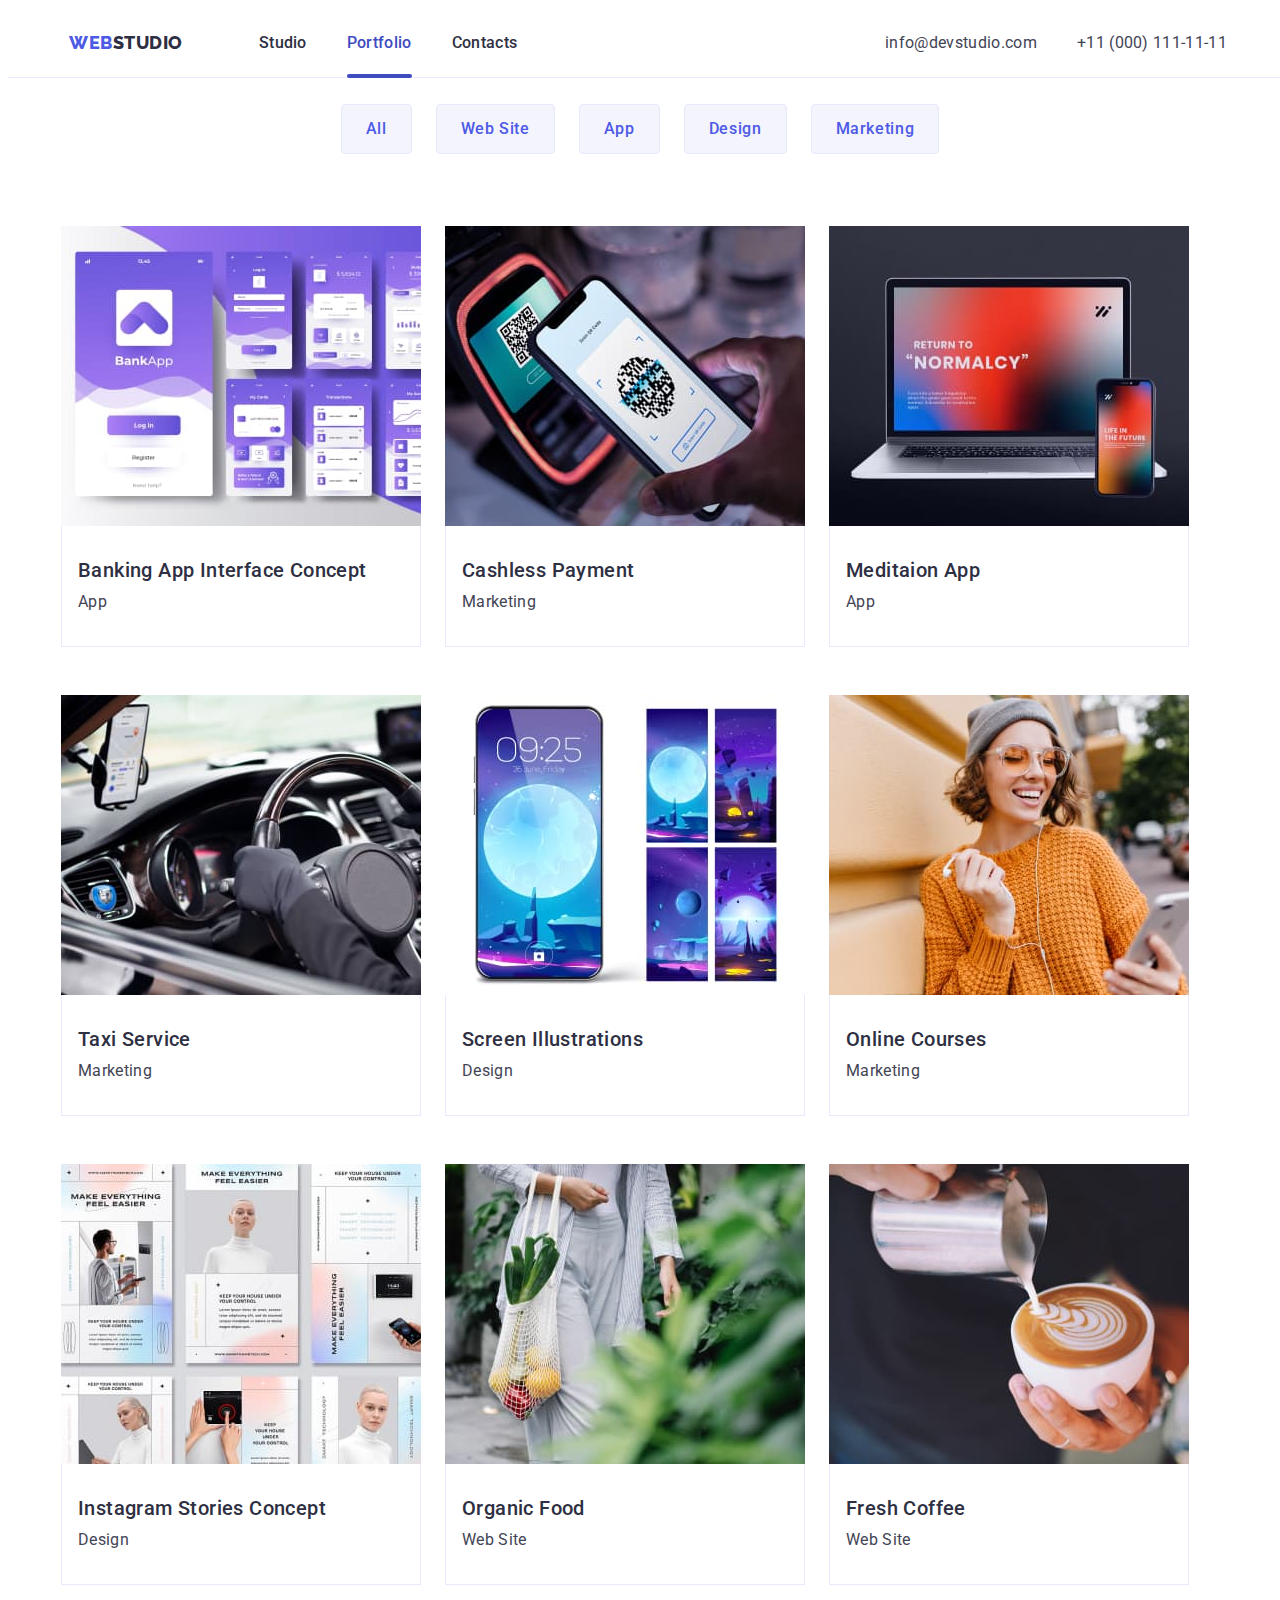
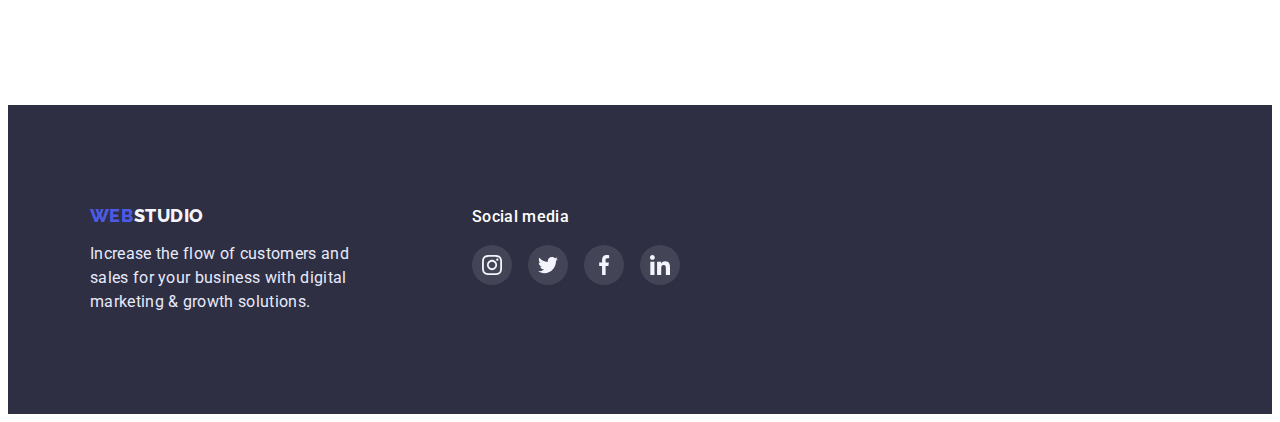
==== commit 781e1498: "upd-hw-5" ====
--- a/portfolio.html
+++ b/portfolio.html
@@ -24,9 +24,9 @@
            <nav class="header-navigation">
            <a href="./index.html" class="header-logo link"><span class="logo-web">Web</span>Studio</a>
            <ul class="header-list list">
-               <li class="header-item"><a href="./index.html" class="header-link link current">Studio</a></li>
+               <li class="header-item"><a href="./index.html" class="header-link link ">Studio</a></li>
                <li class="header-item"><a href="./portfolio.html" class="header-link link current">Portfolio</a></li>
-               <li class="header-item"><a href="" class="header-link link current">Contacts</a></li>
+               <li class="header-item"><a href="" class="header-link link ">Contacts</a></li>
            </ul>
            </nav>
            <address class="address">
